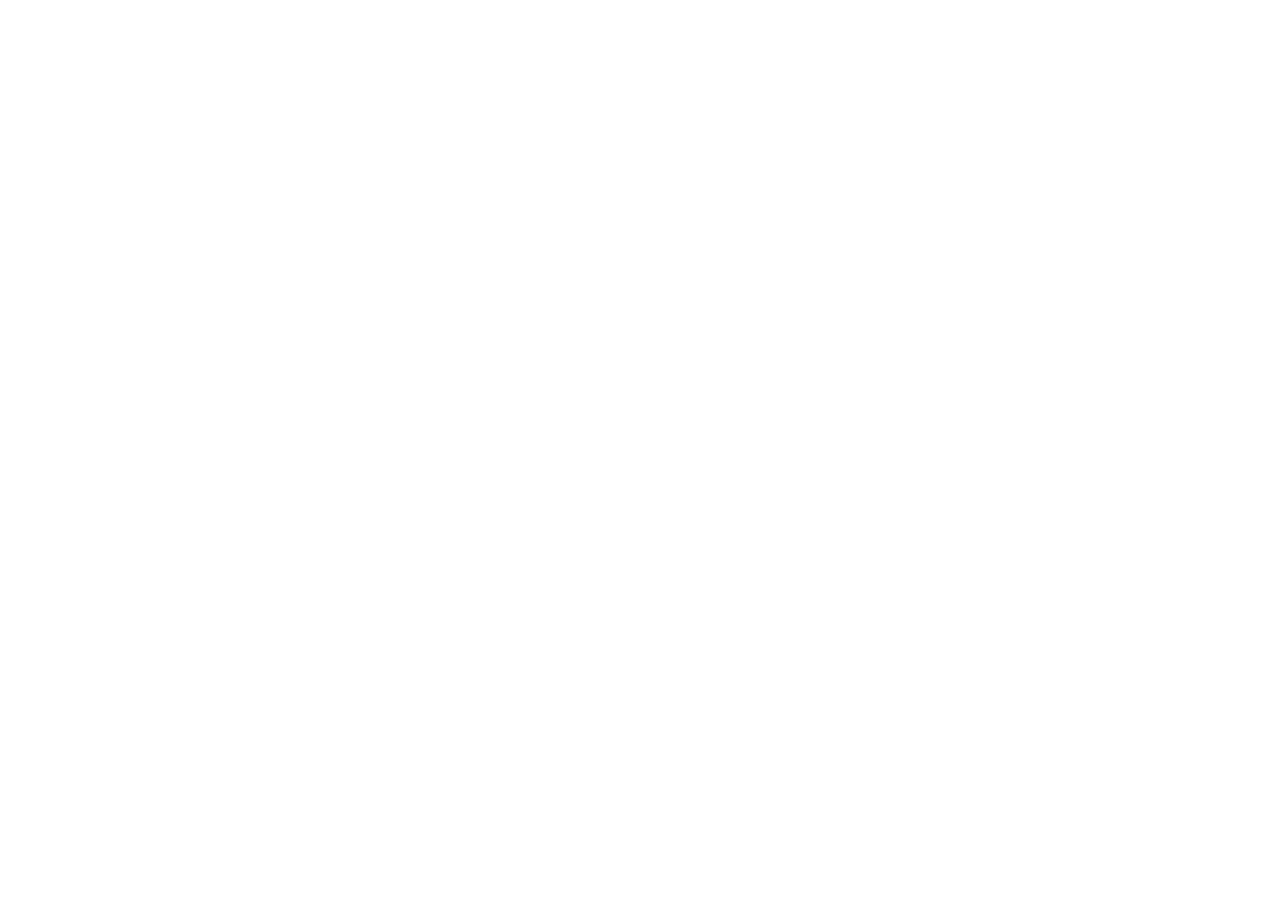
==== index.html @ 0a3247ce "Rework sponsors page, remove Our Team page, add Team 3256 support" ====
<!doctype html>
<html lang="en">
  <head>
    <meta charset="UTF-8" />
    <meta name="viewport" content="width=device-width, initial-scale=1.0" />
    <meta name="theme-color" content="#0c0e12" />
    <meta name="description" content="IGNIS Robotics is FRC Team 12034 at Milpitas High School. A student-led team designing, building, and programming industrial competition robots." />
    <link rel="icon" href="./images/Team TAB Logo.png" type="image/png" />
    <title>IGNIS Robotics | FRC Team 12034</title>
  </head>
  <body>
    <div id="root"></div>
    <script type="module" src="/src/main.jsx"></script>
  </body>
</html>
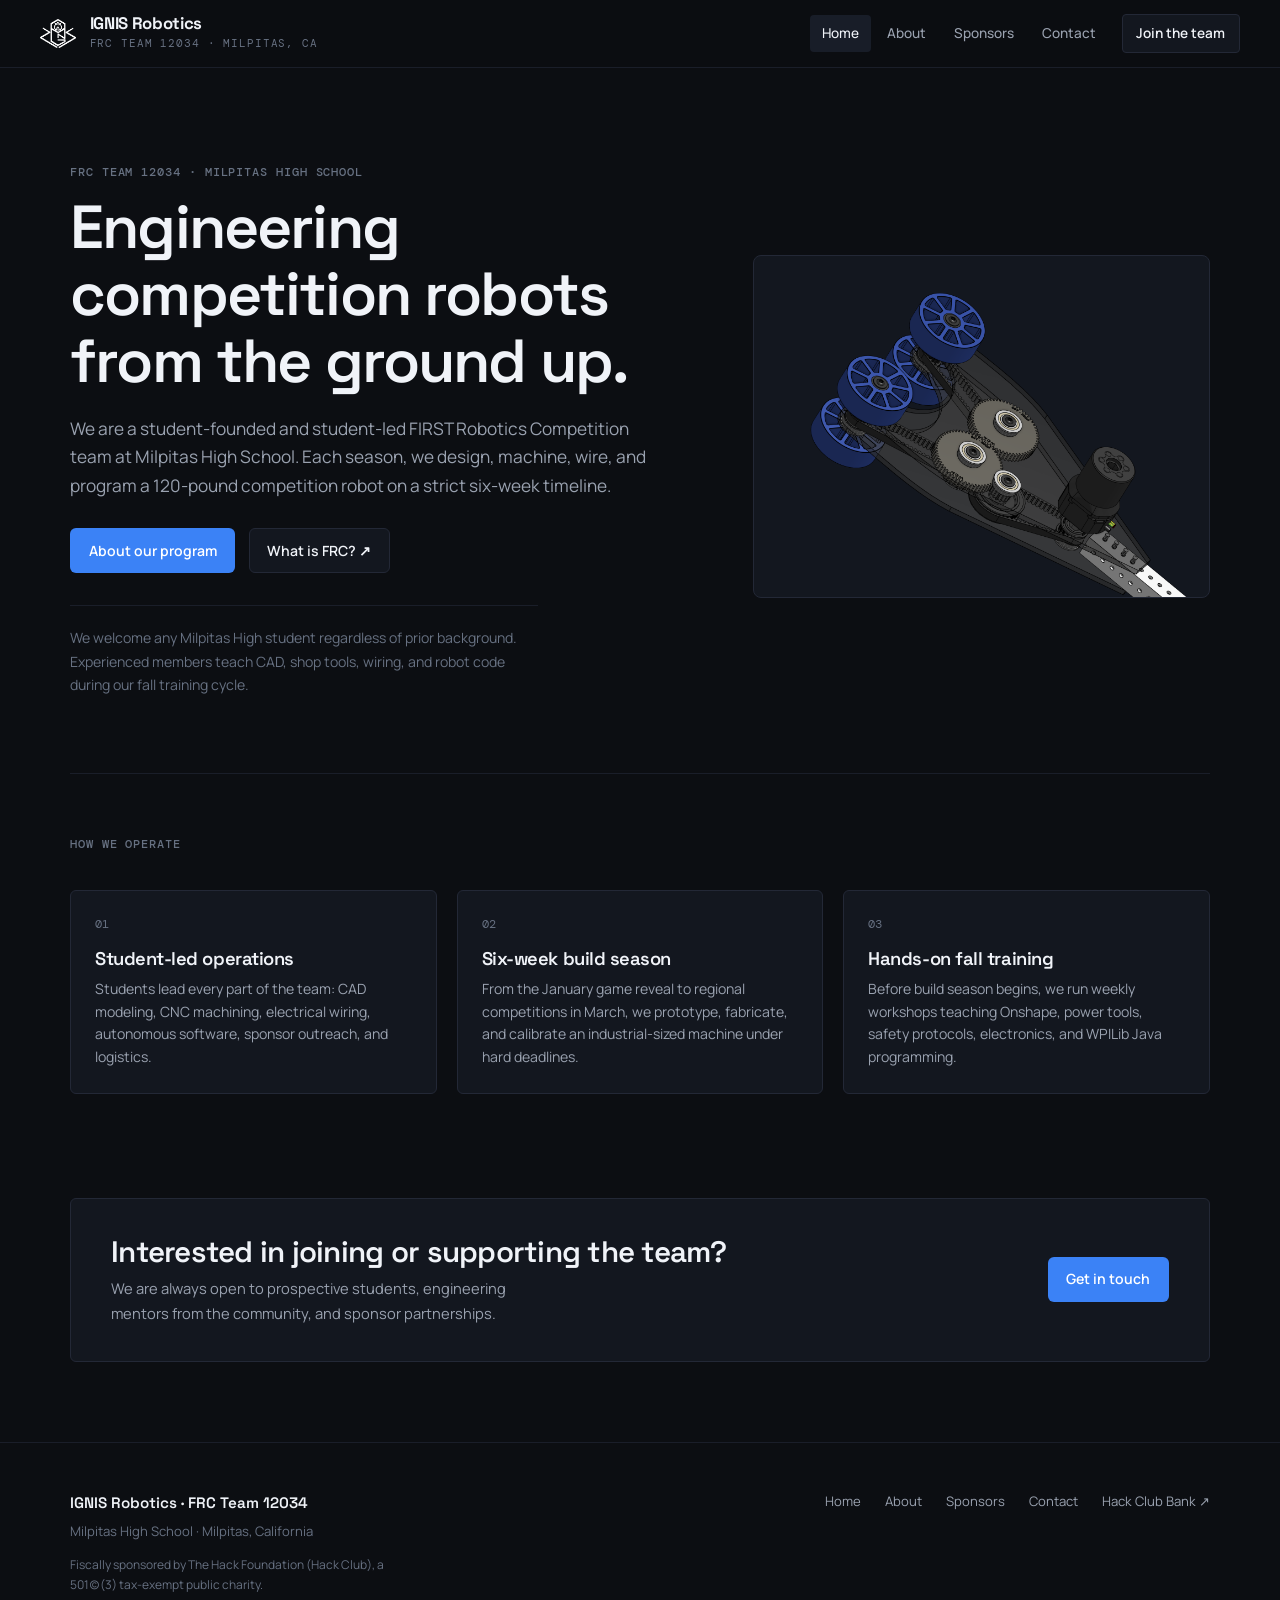
==== commit 92868837: "deploy: 36cfca152952c814faee312bf0f7fde479fafcbb" ====
--- a/index.html
+++ b/index.html
@@ -5,11 +5,12 @@
     <meta name="viewport" content="width=device-width, initial-scale=1.0" />
     <meta name="theme-color" content="#0c0e12" />
     <meta name="description" content="IGNIS Robotics is FRC Team 12034 at Milpitas High School. A student-led team designing, building, and programming industrial competition robots." />
-    <link rel="icon" href="./images/Team TAB Logo.png" type="image/png" />
+    <link rel="icon" href="/assets/Team%20TAB%20Logo-CqktAtSr.png" type="image/png" />
     <title>IGNIS Robotics | FRC Team 12034</title>
+    <script type="module" crossorigin src="/assets/index-DWsN_iKB.js"></script>
+    <link rel="stylesheet" crossorigin href="/assets/index-DdqHPO6p.css">
   </head>
   <body>
     <div id="root"></div>
-    <script type="module" src="/src/main.jsx"></script>
   </body>
 </html>
--- a/assets/index-DdqHPO6p.css
+++ b/assets/index-DdqHPO6p.css
@@ -0,0 +1 @@
+@import "https://fonts.googleapis.com/css2?family=DM+Mono:wght@400;500&family=Manrope:wght@400;500;600;700&family=Space+Grotesk:wght@500;600;700&display=swap";:root{--bg:#0c0e12;--surface:#13171f;--surface-raised:#181d28;--surface-hover:#1e2432;--border:#232836;--border-subtle:#1a1e29;--border-strong:#333a4d;--text-primary:#f0f3f8;--text-secondary:#9aa2b0;--text-muted:#677182;--accent:#3b82f6;--accent-hover:#60a5fa;--accent-subtle:#3b82f61a;--accent-border:#3b82f64d;--font-heading:"Space Grotesk", -apple-system, BlinkMacSystemFont, "Segoe UI", Roboto, sans-serif;--font-body:"Manrope", -apple-system, BlinkMacSystemFont, "Segoe UI", Roboto, sans-serif;--font-mono:"DM Mono", ui-monospace, SFMono-Regular, Menlo, Monaco, Consolas, monospace;--max-width:1140px;--radius-sm:4px;--radius-md:6px;--radius-lg:8px}*{box-sizing:border-box}html{scroll-behavior:smooth;background-color:var(--bg);color:var(--text-primary);font-family:var(--font-body);-webkit-font-smoothing:antialiased;-moz-osx-font-smoothing:grayscale;font-size:16px;line-height:1.6}body{background-color:var(--bg);min-width:320px;color:var(--text-primary);margin:0}::selection{color:#fff;background-color:#3b82f659}:focus-visible{outline:2px solid var(--accent);outline-offset:2px}a{color:inherit;text-underline-offset:3px;text-decoration-thickness:1px}h1,h2,h3,h4,p{margin:0}h1,h2,h3,h4{font-family:var(--font-heading);color:var(--text-primary);letter-spacing:-.025em;font-weight:600}p{color:var(--text-secondary);max-width:65ch;font-size:.95rem;line-height:1.65}.sr-only{clip:rect(0, 0, 0, 0);white-space:nowrap;border:0;width:1px;height:1px;margin:-1px;padding:0;position:absolute;overflow:hidden}.app-shell{flex-direction:column;min-height:100vh;display:flex}main{flex:1}.section-wrap{width:min(var(--max-width), calc(100% - 3rem));margin-inline:auto}.site-header{z-index:50;border-bottom:1px solid var(--border-subtle);-webkit-backdrop-filter:blur(12px);background-color:#0c0e12eb;justify-content:space-between;align-items:center;padding:.9rem clamp(1.2rem,4vw,2.5rem);display:flex;position:sticky;top:0}.brand{align-items:center;gap:.85rem;text-decoration:none;display:flex}.brand img{object-fit:contain;width:36px;height:36px}.brand-text{flex-direction:column;display:flex}.brand-title{font-family:var(--font-heading);letter-spacing:-.02em;color:var(--text-primary);font-size:1.05rem;font-weight:700;line-height:1.1}.brand-subtitle{font-family:var(--font-mono);letter-spacing:.08em;color:var(--text-muted);text-transform:uppercase;margin-top:.15rem;font-size:.68rem}.site-nav{align-items:center;gap:.25rem;display:flex}.nav-link{color:var(--text-secondary);border-radius:var(--radius-sm);padding:.45rem .75rem;font-size:.85rem;font-weight:500;text-decoration:none;transition:color .15s,background-color .15s}.nav-link:hover{color:var(--text-primary);background-color:var(--surface)}.nav-link.active{color:var(--text-primary);background-color:var(--surface-raised)}.nav-cta{color:var(--text-primary);background-color:var(--surface);border:1px solid var(--border);border-radius:var(--radius-sm);margin-left:.6rem;padding:.45rem .85rem;font-size:.85rem;font-weight:600;text-decoration:none;transition:background-color .15s,border-color .15s}.nav-cta:hover{background-color:var(--surface-hover);border-color:var(--border-strong)}.menu-toggle{border:1px solid var(--border);border-radius:var(--radius-sm);color:var(--text-primary);cursor:pointer;background:0 0;padding:.5rem;display:none}.menu-toggle span{background:currentColor;width:1.1rem;height:2px;margin:.2rem 0;display:block}.section-tag{font-family:var(--font-mono);letter-spacing:.08em;text-transform:uppercase;color:var(--text-muted);align-items:center;margin-bottom:.75rem;font-size:.72rem;font-weight:500;display:inline-flex}.btn-primary{font-family:var(--font-body);color:#fff;background-color:var(--accent);border-radius:var(--radius-md);border:1px solid #0000;align-items:center;gap:.5rem;padding:.65rem 1.1rem;font-size:.88rem;font-weight:600;text-decoration:none;transition:background-color .15s;display:inline-flex}.btn-primary:hover{background-color:var(--accent-hover)}.btn-secondary{font-family:var(--font-body);color:var(--text-primary);background-color:var(--surface);border:1px solid var(--border);border-radius:var(--radius-md);align-items:center;gap:.5rem;padding:.65rem 1.1rem;font-size:.88rem;font-weight:600;text-decoration:none;transition:background-color .15s,border-color .15s;display:inline-flex}.btn-secondary:hover{background-color:var(--surface-hover);border-color:var(--border-strong)}.link-inline{color:var(--accent);font-size:.88rem;font-weight:500;text-decoration:none}.link-inline:hover{text-decoration:underline}.page-intro{border-bottom:1px solid var(--border-subtle);margin-bottom:3.5rem;padding:clamp(3.5rem,7vw,6rem) 0 2.5rem}.page-intro h1{max-width:24ch;margin-bottom:1rem;font-size:clamp(2.2rem,4vw,3.25rem);line-height:1.15}.page-intro p{max-width:58ch;font-size:1.05rem;line-height:1.6}.hero{grid-template-columns:1.15fr .85fr;align-items:center;gap:clamp(2rem,5vw,4.5rem);padding-top:clamp(3.5rem,7vw,6rem);padding-bottom:clamp(3rem,6vw,5rem);display:grid}.hero-copy h1{letter-spacing:-.03em;margin-bottom:1.25rem;font-size:clamp(2.4rem,4.8vw,3.8rem);line-height:1.1}.hero-lede{color:var(--text-secondary);max-width:54ch;font-size:1.08rem;line-height:1.65}.hero-actions{flex-wrap:wrap;align-items:center;gap:.85rem;margin-top:1.75rem;display:flex}.hero-manifesto{border-top:1px solid var(--border-subtle);color:var(--text-muted);max-width:52ch;margin-top:2rem;padding-top:1.25rem;font-size:.88rem}.hero-media{position:relative}.hero-image-wrap{border:1px solid var(--border);border-radius:var(--radius-lg);background-color:var(--surface);aspect-ratio:4/3;overflow:hidden}.hero-image-wrap img{object-fit:cover;object-position:center 25%;width:100%;height:100%;display:block}.home-pillars{border-top:1px solid var(--border-subtle);padding:3.5rem 0}.pillar-grid{grid-template-columns:repeat(3,1fr);gap:1.25rem;margin-top:1.5rem;display:grid}.pillar-card{background-color:var(--surface);border:1px solid var(--border);border-radius:var(--radius-md);flex-direction:column;padding:1.5rem;display:flex}.pillar-index{font-family:var(--font-mono);color:var(--text-muted);margin-bottom:.75rem;font-size:.75rem}.pillar-card h3{margin-bottom:.5rem;font-size:1.15rem;line-height:1.3}.pillar-card p{color:var(--text-secondary);font-size:.88rem;line-height:1.6}.home-cta-strip{background-color:var(--surface);border:1px solid var(--border);border-radius:var(--radius-md);justify-content:space-between;align-items:center;gap:2rem;margin:3rem auto 5rem;padding:2.25rem 2.5rem;display:flex}.home-cta-strip h2{margin-bottom:.4rem;font-size:clamp(1.4rem,2.5vw,1.85rem);line-height:1.2}.home-cta-strip p{color:var(--text-secondary);max-width:50ch;font-size:.92rem}.about-sections{flex-direction:column;gap:4rem;margin-bottom:5rem;display:flex}.editorial-block{grid-template-columns:1fr 1fr;align-items:center;gap:clamp(2rem,5vw,4rem);display:grid}.editorial-block.reverse .editorial-media{order:2}.editorial-media{border:1px solid var(--border);border-radius:var(--radius-md);background-color:var(--surface);aspect-ratio:16/10;overflow:hidden}.editorial-media img{object-fit:cover;width:100%;height:100%;display:block}.editorial-content h2{margin-bottom:1rem;font-size:clamp(1.6rem,2.8vw,2.2rem);line-height:1.2}.editorial-content p{margin-bottom:1rem;font-size:.95rem;line-height:1.65}.training-callout{background-color:var(--surface);border-left:3px solid var(--accent);border-radius:var(--radius-sm);margin-top:1rem;padding:2rem 2.25rem}.training-callout h3{margin-bottom:.35rem;font-size:1.1rem}.training-callout p{font-size:.92rem}.sponsor-section{margin-bottom:4.5rem}.sponsor-tiers{border:1px solid var(--border);border-radius:var(--radius-lg);background-color:var(--surface);margin-bottom:1.5rem;overflow:hidden}.sponsor-tier-row{border-bottom:1px solid var(--border-subtle);border-left:2px solid var(--border-strong);background-color:var(--surface);grid-template-columns:240px 1fr;transition:background-color .2s;display:grid}.sponsor-tier-row:last-child{border-bottom:none}.sponsor-tier-row:hover{background-color:var(--surface-raised)}.tier-title,.tier-core{background-color:var(--surface)}.tier-title{border-left-color:#a78bfa}.tier-core{border-left-color:var(--accent)}.tier-gold{border-left-color:#e5c07b}.sponsor-tier-label{border-right:1px solid var(--border-subtle);align-items:center;padding:1.25rem 1.75rem;display:flex}.sponsor-tier-label h2{letter-spacing:.08em;text-transform:uppercase;color:var(--text-secondary);font-size:.82rem;font-weight:600;font-family:var(--font-mono)}.sponsor-tier-entries{flex-wrap:wrap;justify-content:center;align-items:center;gap:2rem;padding:1.25rem 2rem;display:flex}.sponsor-entry{justify-content:center;align-items:center;min-width:0;transition:transform .2s;display:flex}.sponsor-entry:hover{transform:translateY(-2px)}.sponsor-logo{justify-content:center;align-items:center;min-height:0;padding:.25rem .5rem;display:flex}.sponsor-logo a{justify-content:center;align-items:center;transition:opacity .15s,transform .2s;display:flex}.sponsor-logo a:hover{opacity:.9;transform:scale(1.03)}.sponsor-logo img{object-fit:contain;filter:drop-shadow(0 4px 16px #0006);width:auto;max-width:260px;height:auto;max-height:64px;display:block}.tier-title .sponsor-logo{min-height:0}.tier-title .sponsor-logo img{width:auto;max-width:300px;height:88px;max-height:88px}.tier-core .sponsor-logo{min-height:0}.tier-core .sponsor-logo img{max-width:300px;max-height:64px}.tier-gold .sponsor-logo img{max-width:280px;max-height:56px}.sponsor-logo-team img{border-radius:12px;max-width:120px;max-height:64px}.sponsor-meta{flex-direction:column;gap:.1rem;display:flex}.sponsor-name{color:var(--text-primary);font-size:.92rem;font-weight:600}.sponsor-name-link{text-decoration:none}.sponsor-name-link:hover{text-decoration:underline}.sponsor-team-row{background-color:var(--surface-raised)}.sponsor-team-number a{font-family:var(--font-heading);letter-spacing:-.02em;color:var(--text-primary);font-size:1.6rem;font-weight:700;line-height:1;text-decoration:none}.sponsor-team-number a:hover{color:var(--accent)}.mentor-panel{background-color:var(--surface-raised);border:1px dashed var(--border-strong);border-radius:var(--radius-lg);grid-template-columns:240px 1fr;align-items:stretch;margin-bottom:1.5rem;display:grid;overflow:hidden}.mentor-label{border-right:1px solid var(--border-subtle);align-items:center;padding:1.25rem 1.75rem;display:flex}.mentor-label h2{letter-spacing:.08em;text-transform:uppercase;color:var(--text-secondary);font-size:.82rem;font-weight:600;font-family:var(--font-mono);white-space:nowrap}.mentor-entry{flex-direction:column;justify-content:center;justify-self:center;align-items:center;gap:.4rem;padding:1.25rem 2rem;text-decoration:none;display:flex}.mentor-entry img{object-fit:contain;border-radius:10px;width:auto;max-width:110px;height:auto;max-height:56px;display:block}.mentor-team-id{font-family:var(--font-mono);letter-spacing:.06em;color:var(--text-secondary);font-size:1rem}.sponsor-info-grid{grid-template-columns:1.2fr .8fr;align-items:start;gap:1.5rem;display:grid}.sponsor-info-card{background-color:var(--surface);border:1px solid var(--border);border-radius:var(--radius-md);padding:1.75rem}.sponsor-info-card h2{margin-bottom:1rem;font-size:1.1rem}.sponsor-info-card p{margin-bottom:1.25rem;font-size:.88rem}.sponsor-cost-list{flex-direction:column;margin:0;padding:0;list-style:none;display:flex}.sponsor-cost-list li{border-top:1px solid var(--border-subtle);grid-template-columns:170px 1fr;gap:1rem;padding:.7rem 0;font-size:.85rem;display:grid}.sponsor-cost-list li:first-child{border-top:none;padding-top:0}.sponsor-cost-list li span:first-child{color:var(--text-primary);font-weight:600}.sponsor-cost-list li span:last-child{color:var(--text-secondary)}.sponsor-info-card .action-buttons{flex-direction:column;align-items:stretch;gap:.65rem;display:flex}.team-layout{margin-bottom:5rem}.team-grid{grid-template-columns:repeat(2,1fr);gap:1.25rem;margin-bottom:3rem;display:grid}.person-card{background-color:var(--surface);border:1px solid var(--border);border-radius:var(--radius-md);grid-template-columns:110px 1fr;align-items:start;gap:1.25rem;padding:1.25rem;display:grid}.person-photo{aspect-ratio:1;border-radius:var(--radius-sm);background-color:var(--surface-raised);border:1px solid var(--border-subtle);overflow:hidden}.person-photo img{object-fit:cover;width:100%;height:100%;display:block}.person-info{flex-direction:column;gap:.35rem;display:flex}.person-role{font-family:var(--font-mono);color:var(--text-muted);letter-spacing:.04em;text-transform:uppercase;font-size:.72rem}.person-name{font-size:1.15rem;font-weight:600;line-height:1.2}.person-bio{color:var(--text-secondary);margin-top:.25rem;font-size:.85rem;line-height:1.55}.person-email{font-family:var(--font-mono);color:var(--accent);word-break:break-all;margin-top:.6rem;font-size:.72rem;text-decoration:none}.person-email:hover{text-decoration:underline}.team-footer-strip{background-color:var(--surface);border:1px solid var(--border);border-radius:var(--radius-md);justify-content:space-between;align-items:center;gap:1.5rem;padding:2rem;display:flex}.team-footer-strip h2{font-size:1.25rem}.team-footer-strip p{font-size:.88rem}.team-footer-actions{flex-shrink:0;align-items:center;gap:.85rem;display:flex}.contact-grid{grid-template-columns:1.1fr .9fr;align-items:start;gap:2rem;margin-bottom:5rem;display:grid}.contact-card-primary{background-color:var(--surface);border:1px solid var(--border);border-radius:var(--radius-md);flex-direction:column;gap:1.5rem;padding:2.25rem;display:flex}.contact-card-primary h2{font-size:1.35rem}.contact-email-link{font-family:var(--font-heading);color:var(--text-primary);border-bottom:1px solid var(--border-strong);word-break:break-word;padding-bottom:.5rem;font-size:clamp(1.4rem,3vw,2rem);font-weight:600;text-decoration:none;transition:color .15s,border-color .15s}.contact-email-link:hover{color:var(--accent);border-color:var(--accent)}.contact-info-list{flex-direction:column;gap:1.1rem;display:flex}.contact-info-item{flex-direction:column;gap:.2rem;display:flex}.contact-info-label{font-family:var(--font-mono);color:var(--text-muted);text-transform:uppercase;letter-spacing:.06em;font-size:.72rem}.contact-info-val{color:var(--text-secondary);font-size:.92rem}.contact-sidebar{flex-direction:column;gap:1.25rem;display:flex}.sidebar-box{background-color:var(--surface);border:1px solid var(--border);border-radius:var(--radius-md);padding:1.75rem}.sidebar-box h3{margin-bottom:.5rem;font-size:1.05rem}.sidebar-box p{margin-bottom:1rem;font-size:.85rem;line-height:1.6}.social-links{gap:1rem;display:flex}.social-link{color:var(--text-secondary);font-size:.85rem;font-weight:500;text-decoration:none}.social-link:hover{color:var(--text-primary);text-decoration:underline}.not-found-wrap{min-height:60vh;padding:8rem 0}.not-found-wrap h1{margin:.75rem 0 1rem;font-size:2.5rem}.not-found-wrap p{margin-bottom:1.75rem}.site-footer{border-top:1px solid var(--border-subtle);background-color:var(--bg);margin-top:auto;padding:3rem 0 3.5rem}.footer-content{flex-wrap:wrap;justify-content:space-between;align-items:flex-start;gap:2rem;display:flex}.footer-meta{flex-direction:column;gap:.35rem;display:flex}.footer-team-id{font-family:var(--font-heading);color:var(--text-primary);font-size:.95rem;font-weight:600}.footer-location{color:var(--text-muted);font-size:.82rem}.footer-nonprofit{color:var(--text-muted);max-width:48ch;margin-top:.5rem;font-size:.75rem}.footer-nav{flex-wrap:wrap;gap:1.5rem;display:flex}.footer-nav a{color:var(--text-secondary);font-size:.82rem;text-decoration:none}.footer-nav a:hover{color:var(--text-primary)}@media (width<=900px){.hero{grid-template-columns:1fr;gap:2.5rem;padding-top:3rem}.pillar-grid{grid-template-columns:1fr}.editorial-block{grid-template-columns:1fr;gap:1.75rem}.editorial-block.reverse .editorial-media{order:0}.sponsor-tier-row{grid-template-columns:1fr}.sponsor-tier-label{border-right:none;border-bottom:1px solid var(--border-subtle);padding:1rem 1.5rem}.sponsor-tier-entries{padding:1.25rem 1.5rem}.sponsor-logo img,.tier-core .sponsor-logo img,.tier-gold .sponsor-logo img{max-width:min(78vw,300px)}.tier-title .sponsor-logo img{max-width:min(82vw,320px);height:64px;max-height:64px}.sponsor-info-grid,.mentor-panel{grid-template-columns:1fr}.mentor-label{border-right:none;border-bottom:1px solid var(--border-subtle);padding:1rem 1.5rem}.mentor-entry{justify-self:stretch}.sponsor-cost-list li{grid-template-columns:1fr;gap:.15rem}.team-grid,.contact-grid{grid-template-columns:1fr}.home-cta-strip,.team-footer-strip{flex-direction:column;align-items:flex-start}}@media (width<=720px){.menu-toggle{display:block}.site-nav{background-color:var(--bg);border-bottom:1px solid var(--border);flex-direction:column;align-items:stretch;gap:.5rem;padding:1rem 1.5rem 1.5rem;display:none;position:absolute;top:100%;left:0;right:0}.site-nav.is-open{display:flex}.nav-cta{text-align:center;margin-top:.5rem;margin-left:0}.person-card{grid-template-columns:80px 1fr}.footer-content{flex-direction:column}}@media (prefers-reduced-motion:reduce){*,:before,:after{scroll-behavior:auto!important;transition-duration:.01ms!important;animation-duration:.01ms!important;animation-iteration-count:1!important}}.prospectus{padding-bottom:5rem}.pros-cover{border-bottom:1px solid var(--border-subtle);margin-bottom:3rem;padding-top:clamp(3rem,6vw,5rem);padding-bottom:3rem}.pros-cover h1{max-width:22ch;margin-bottom:1.25rem;font-size:clamp(2.2rem,4.5vw,3.5rem);line-height:1.1}.pros-lede{max-width:62ch;font-size:1.05rem}.pros-facts{flex-wrap:wrap;gap:.6rem;margin:1.5rem 0 0;padding:0;list-style:none;display:flex}.pros-facts li{font-family:var(--font-mono);letter-spacing:.04em;color:var(--text-secondary);border:1px solid var(--border);background-color:var(--surface);border-radius:999px;padding:.4rem .9rem;font-size:.75rem}.pros-subhead{font-family:var(--font-heading);margin-top:1.75rem;font-weight:600;color:var(--text-primary)!important;margin-bottom:.75rem!important}.pros-follow{margin-top:1rem}.pros-actions{flex-wrap:wrap;gap:.75rem;margin-top:1.75rem;display:flex}.pros-cover-media{border:1px solid var(--border);border-radius:var(--radius-lg);background-color:var(--surface);aspect-ratio:21/9;margin-top:2.5rem;overflow:hidden}.pros-cover-media img{object-fit:cover;object-position:center 25%;width:100%;height:100%;display:block}.pros-section{margin-bottom:3.5rem}.pros-section h2{max-width:30ch;margin-bottom:.9rem;font-size:clamp(1.5rem,2.6vw,2.1rem);line-height:1.2}.pros-section>p{max-width:68ch;margin-bottom:1.25rem}.pros-stat-grid{grid-template-columns:repeat(3,1fr);gap:1rem;margin:1.75rem 0;display:grid}.pros-stat{background-color:var(--surface);border:1px solid var(--border);border-radius:var(--radius-md);flex-direction:column;gap:.5rem;padding:1.5rem;display:flex}.pros-stat-value{font-family:var(--font-heading);letter-spacing:-.02em;color:var(--accent-hover);font-size:2.25rem;font-weight:700;line-height:1}.pros-stat-label{color:var(--text-secondary);font-size:.85rem;line-height:1.5}.pros-table-scroll{border:1px solid var(--border);border-radius:var(--radius-md);background-color:var(--surface);overflow-x:auto}.pros-table{border-collapse:collapse;width:100%;min-width:560px;font-size:.88rem}.pros-table th,.pros-table td{text-align:left;border-top:1px solid var(--border-subtle);color:var(--text-secondary);vertical-align:top;padding:.8rem 1.1rem}.pros-table thead th{font-family:var(--font-mono);letter-spacing:.08em;text-transform:uppercase;color:var(--text-muted);background-color:var(--surface-raised);border-top:none;font-size:.72rem}.pros-table-item{white-space:nowrap;font-weight:600;color:var(--text-primary)!important}.pros-table-cost{font-family:var(--font-mono);white-space:nowrap;color:var(--text-primary)!important}.pros-table-total td{border-top:1px solid var(--border-strong);background-color:var(--surface-raised)}.pros-tier-table{min-width:640px}.pros-tier-table th:not(:first-child),.pros-tier-table td:not(:first-child){text-align:center}.pros-tier-table td:not(:first-child){white-space:nowrap}.pros-tier-range{color:var(--accent-hover);letter-spacing:.02em;margin-top:.2rem;font-size:.72rem;display:block}.pros-tier-featured{background-color:var(--accent-subtle)!important}.pros-note{background-color:var(--surface);border-left:3px solid var(--accent);border-radius:var(--radius-sm);margin-top:1.25rem;padding:1.5rem 1.75rem}.pros-note h3{margin-bottom:.4rem;font-size:1rem}.pros-note p{font-size:.88rem}.pros-logo-band{background-color:var(--surface);border:1px solid var(--border);border-radius:var(--radius-md);flex-wrap:wrap;align-items:center;gap:1.5rem 2.5rem;padding:1.75rem 2rem;display:flex}.pros-logo img{object-fit:contain;width:auto;max-width:220px;max-height:52px;display:block}.pros-logo a{transition:opacity .15s,transform .2s;display:inline-flex}.pros-logo a:hover{opacity:.9;transform:translateY(-2px)}.pros-steps{flex-direction:column;gap:1rem;margin:1.5rem 0 0;padding:0;list-style:none;display:flex}.pros-steps li{background-color:var(--surface);border:1px solid var(--border);border-radius:var(--radius-md);grid-template-columns:44px 1fr;align-items:start;gap:1rem;padding:1.25rem 1.5rem;display:grid}.pros-step-index{background-color:var(--accent-subtle);border:1px solid var(--accent-border);width:44px;height:44px;color:var(--accent-hover);font-family:var(--font-heading);border-radius:50%;justify-content:center;align-items:center;font-size:1.1rem;font-weight:700;display:flex}.pros-steps h3{margin-bottom:.25rem;font-size:1rem}.pros-steps p{font-size:.88rem}.pros-steps a{color:var(--accent-hover)}@media (width<=900px){.pros-stat-grid{grid-template-columns:1fr}.pros-cover-media{aspect-ratio:16/10}}@media print{@page{margin:.6in}.site-header,.site-footer,.pros-actions{display:none!important}html,body,.app-shell{background:#fff!important}.prospectus{padding-bottom:0}.pros-cover{padding-top:0}.prospectus h1,.prospectus h2,.prospectus h3{color:#111!important}.prospectus p,.prospectus li,.prospectus td,.prospectus th{color:#333!important}.prospectus .pillar-card,.prospectus .pros-stat,.prospectus .pros-note,.prospectus .pros-steps li,.prospectus .pros-facts li,.prospectus .pros-table-scroll{background:#fff!important;border-color:#ccc!important}.prospectus .pillar-index{color:#666!important}.pros-stat-value,.pros-tier-range,.pros-steps a{color:#1d4ed8!important}.pros-table thead th,.pros-table-total td,.pros-step-index{background:#f1f5f9!important}.pros-table-scroll{overflow:visible!important}.pros-table,.pros-tier-table{font-size:.8rem;width:100%!important;min-width:0!important}.pros-table th,.pros-table td{padding:.55rem .7rem}.pros-logo-band{-webkit-print-color-adjust:exact;print-color-adjust:exact;background:#13171f!important;border-color:#13171f!important}.pros-section{break-inside:auto}.pros-stat,.pros-steps li,.pros-note,.pros-logo-band{break-inside:avoid}.pros-cover-media{aspect-ratio:21/9;max-height:300px}a{text-decoration:none}}
